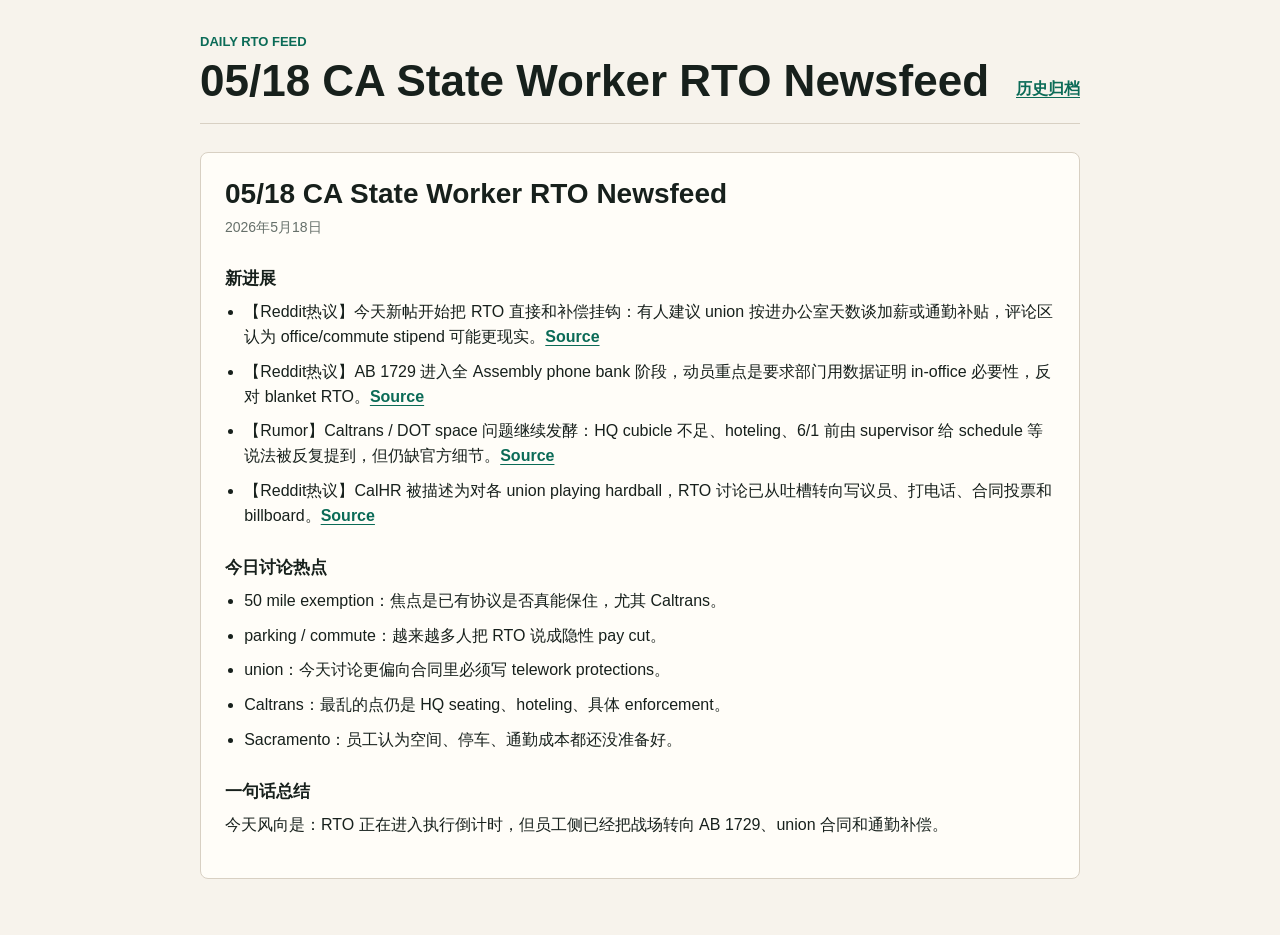
==== site/index.html @ 4ac047f9 "Initial RTO newsfeed site" ====
<!doctype html>
<html lang="zh-CN">
  <head>
    <meta charset="utf-8">
    <meta name="viewport" content="width=device-width, initial-scale=1">
    <title>CA State Worker RTO Newsfeed</title>
    <link rel="stylesheet" href="styles.css">
  </head>
  <body>
    <main class="page">
      <header class="topbar">
        <div>
          <p class="eyebrow">Daily RTO Feed</p>
          <h1 id="page-title">CA State Worker RTO Newsfeed</h1>
        </div>
        <a class="archive-link" href="archive.html">历史归档</a>
      </header>

      <article id="latest" class="brief" aria-live="polite">
        <p class="loading">加载中...</p>
      </article>
    </main>

    <script src="briefs-data.js"></script>
    <script src="render.js"></script>
  </body>
</html>
---- site/styles.css ----
:root {
  color-scheme: light;
  --bg: #f7f3ec;
  --ink: #17201c;
  --muted: #66706a;
  --line: #d8d0c3;
  --accent: #0b6b57;
  --paper: #fffdf8;
}

* {
  box-sizing: border-box;
}

body {
  margin: 0;
  background: var(--bg);
  color: var(--ink);
  font-family: -apple-system, BlinkMacSystemFont, "Segoe UI", sans-serif;
  line-height: 1.55;
}

.page {
  width: min(880px, calc(100% - 32px));
  margin: 0 auto;
  padding: 32px 0 56px;
}

.topbar {
  display: flex;
  align-items: flex-end;
  justify-content: space-between;
  gap: 20px;
  padding-bottom: 18px;
  border-bottom: 1px solid var(--line);
}

.eyebrow {
  margin: 0 0 4px;
  color: var(--accent);
  font-size: 13px;
  font-weight: 700;
  letter-spacing: 0;
  text-transform: uppercase;
}

h1,
h2,
h3,
p {
  margin-top: 0;
}

h1 {
  margin-bottom: 0;
  font-size: clamp(28px, 4vw, 44px);
  line-height: 1.12;
}

h2 {
  margin-bottom: 4px;
  font-size: 28px;
  line-height: 1.2;
}

h3 {
  margin: 26px 0 8px;
  font-size: 17px;
}

time {
  color: var(--muted);
  font-size: 14px;
}

.archive-link,
a {
  color: var(--accent);
  font-weight: 700;
  text-decoration-thickness: 1px;
  text-underline-offset: 3px;
}

.archive-link {
  flex: 0 0 auto;
  padding-bottom: 4px;
}

.brief {
  margin-top: 28px;
  padding: 24px;
  background: var(--paper);
  border: 1px solid var(--line);
  border-radius: 8px;
}

ul {
  margin: 0;
  padding-left: 1.2rem;
}

li + li {
  margin-top: 10px;
}

.loading {
  color: var(--muted);
}

.archive-list {
  margin-top: 28px;
}

.archive-item {
  background: var(--paper);
  border: 1px solid var(--line);
  border-radius: 8px;
}

.archive-item + .archive-item {
  margin-top: 12px;
}

.archive-item summary {
  cursor: pointer;
  padding: 16px 18px;
  font-weight: 800;
}

.archive-item .brief {
  margin-top: 0;
  border: 0;
  border-top: 1px solid var(--line);
  border-radius: 0 0 8px 8px;
}

@media (max-width: 640px) {
  .topbar {
    align-items: flex-start;
    flex-direction: column;
  }

  .brief {
    padding: 18px;
  }
}
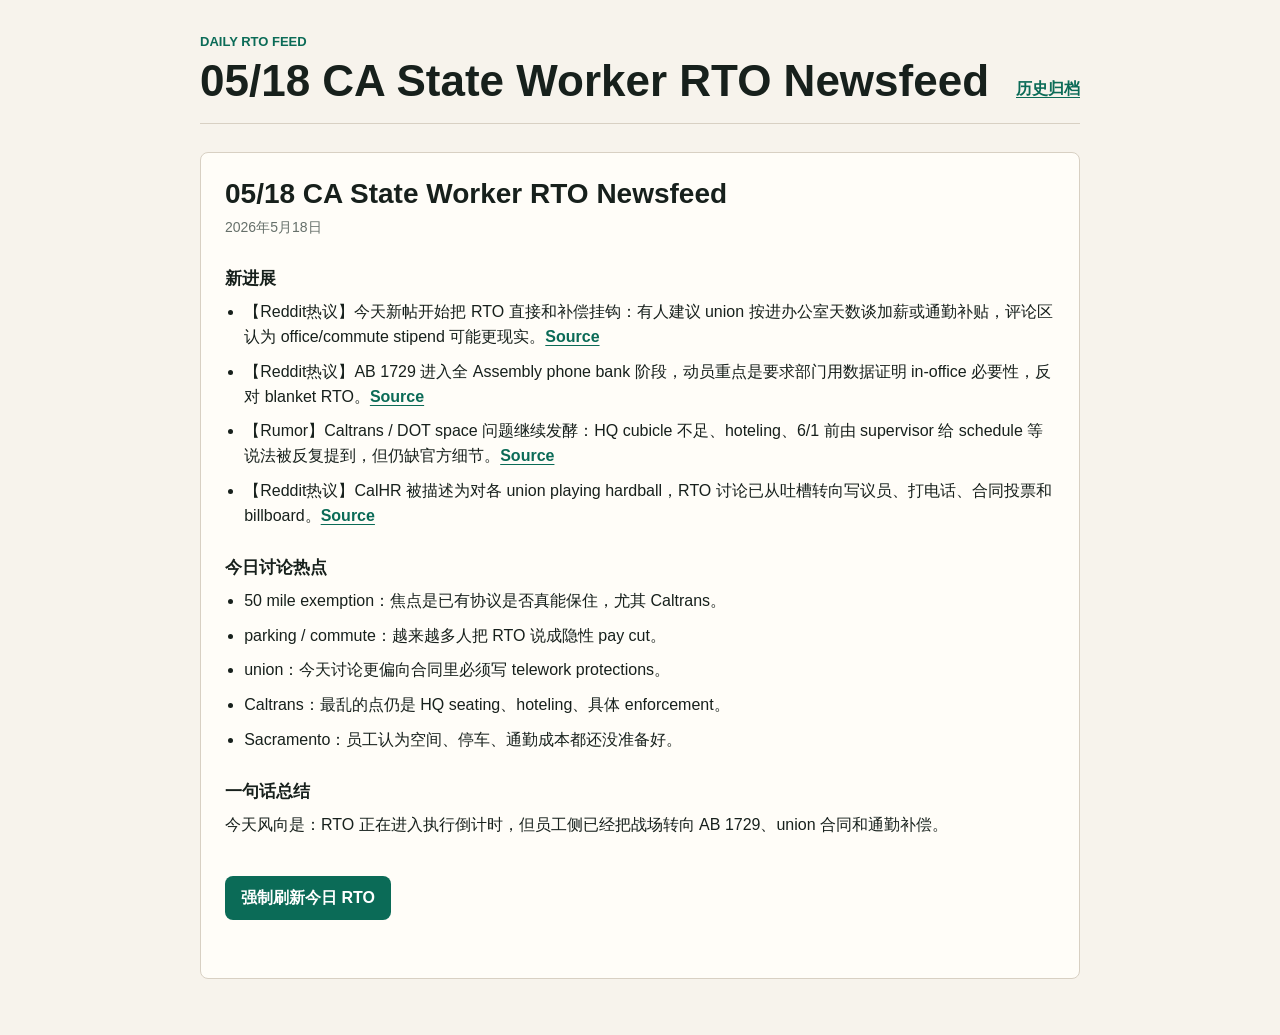
==== commit 3b8424eb: "Add one-tap refresh endpoint support" ====
--- a/site/index.html
+++ b/site/index.html
@@ -22,6 +22,7 @@
     </main>
 
     <script src="briefs-data.js"></script>
+    <script src="refresh-config.js"></script>
     <script src="render.js"></script>
   </body>
 </html>
--- a/site/styles.css
+++ b/site/styles.css
@@ -94,6 +94,39 @@
   border-radius: 8px;
 }
 
+.refresh-button {
+  display: inline-flex;
+  align-items: center;
+  justify-content: center;
+  min-height: 44px;
+  margin-top: 22px;
+  padding: 0 16px;
+  color: #fff;
+  background: var(--accent);
+  border: 0;
+  border-radius: 8px;
+  cursor: pointer;
+  font: inherit;
+  font-weight: 800;
+  text-decoration: none;
+}
+
+.refresh-button:hover:not(:disabled) {
+  background: #084f40;
+}
+
+.refresh-button:disabled {
+  cursor: wait;
+  opacity: 0.68;
+}
+
+.refresh-status {
+  min-height: 24px;
+  margin: 10px 0 0;
+  color: var(--muted);
+  font-size: 14px;
+}
+
 ul {
   margin: 0;
   padding-left: 1.2rem;
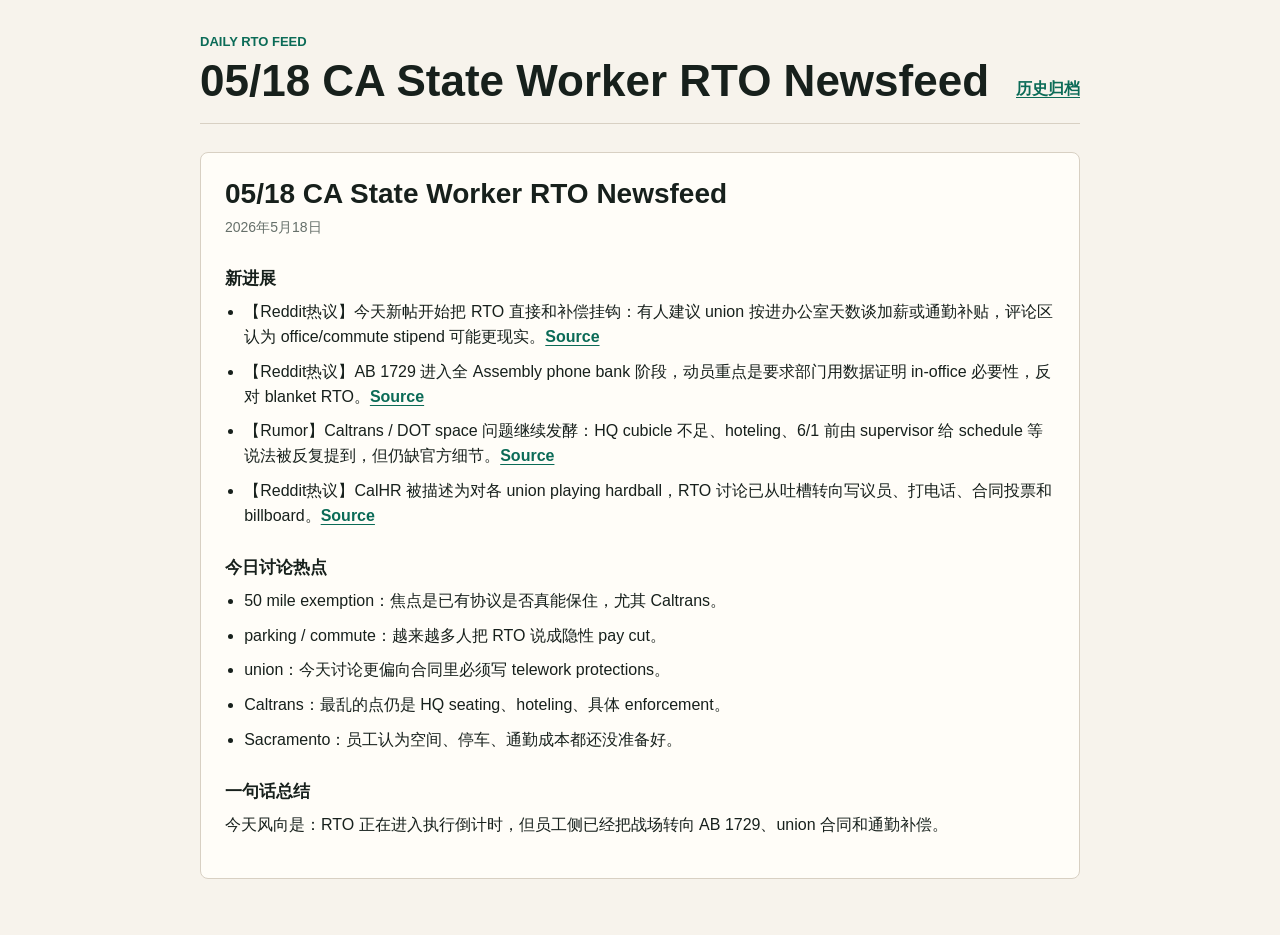
==== commit 3f98c649: "Remove manual refresh button" ====
--- a/site/index.html
+++ b/site/index.html
@@ -22,7 +22,6 @@
     </main>
 
     <script src="briefs-data.js"></script>
-    <script src="refresh-config.js"></script>
     <script src="render.js"></script>
   </body>
 </html>
--- a/site/styles.css
+++ b/site/styles.css
@@ -94,39 +94,6 @@
   border-radius: 8px;
 }
 
-.refresh-button {
-  display: inline-flex;
-  align-items: center;
-  justify-content: center;
-  min-height: 44px;
-  margin-top: 22px;
-  padding: 0 16px;
-  color: #fff;
-  background: var(--accent);
-  border: 0;
-  border-radius: 8px;
-  cursor: pointer;
-  font: inherit;
-  font-weight: 800;
-  text-decoration: none;
-}
-
-.refresh-button:hover:not(:disabled) {
-  background: #084f40;
-}
-
-.refresh-button:disabled {
-  cursor: wait;
-  opacity: 0.68;
-}
-
-.refresh-status {
-  min-height: 24px;
-  margin: 10px 0 0;
-  color: var(--muted);
-  font-size: 14px;
-}
-
 ul {
   margin: 0;
   padding-left: 1.2rem;
